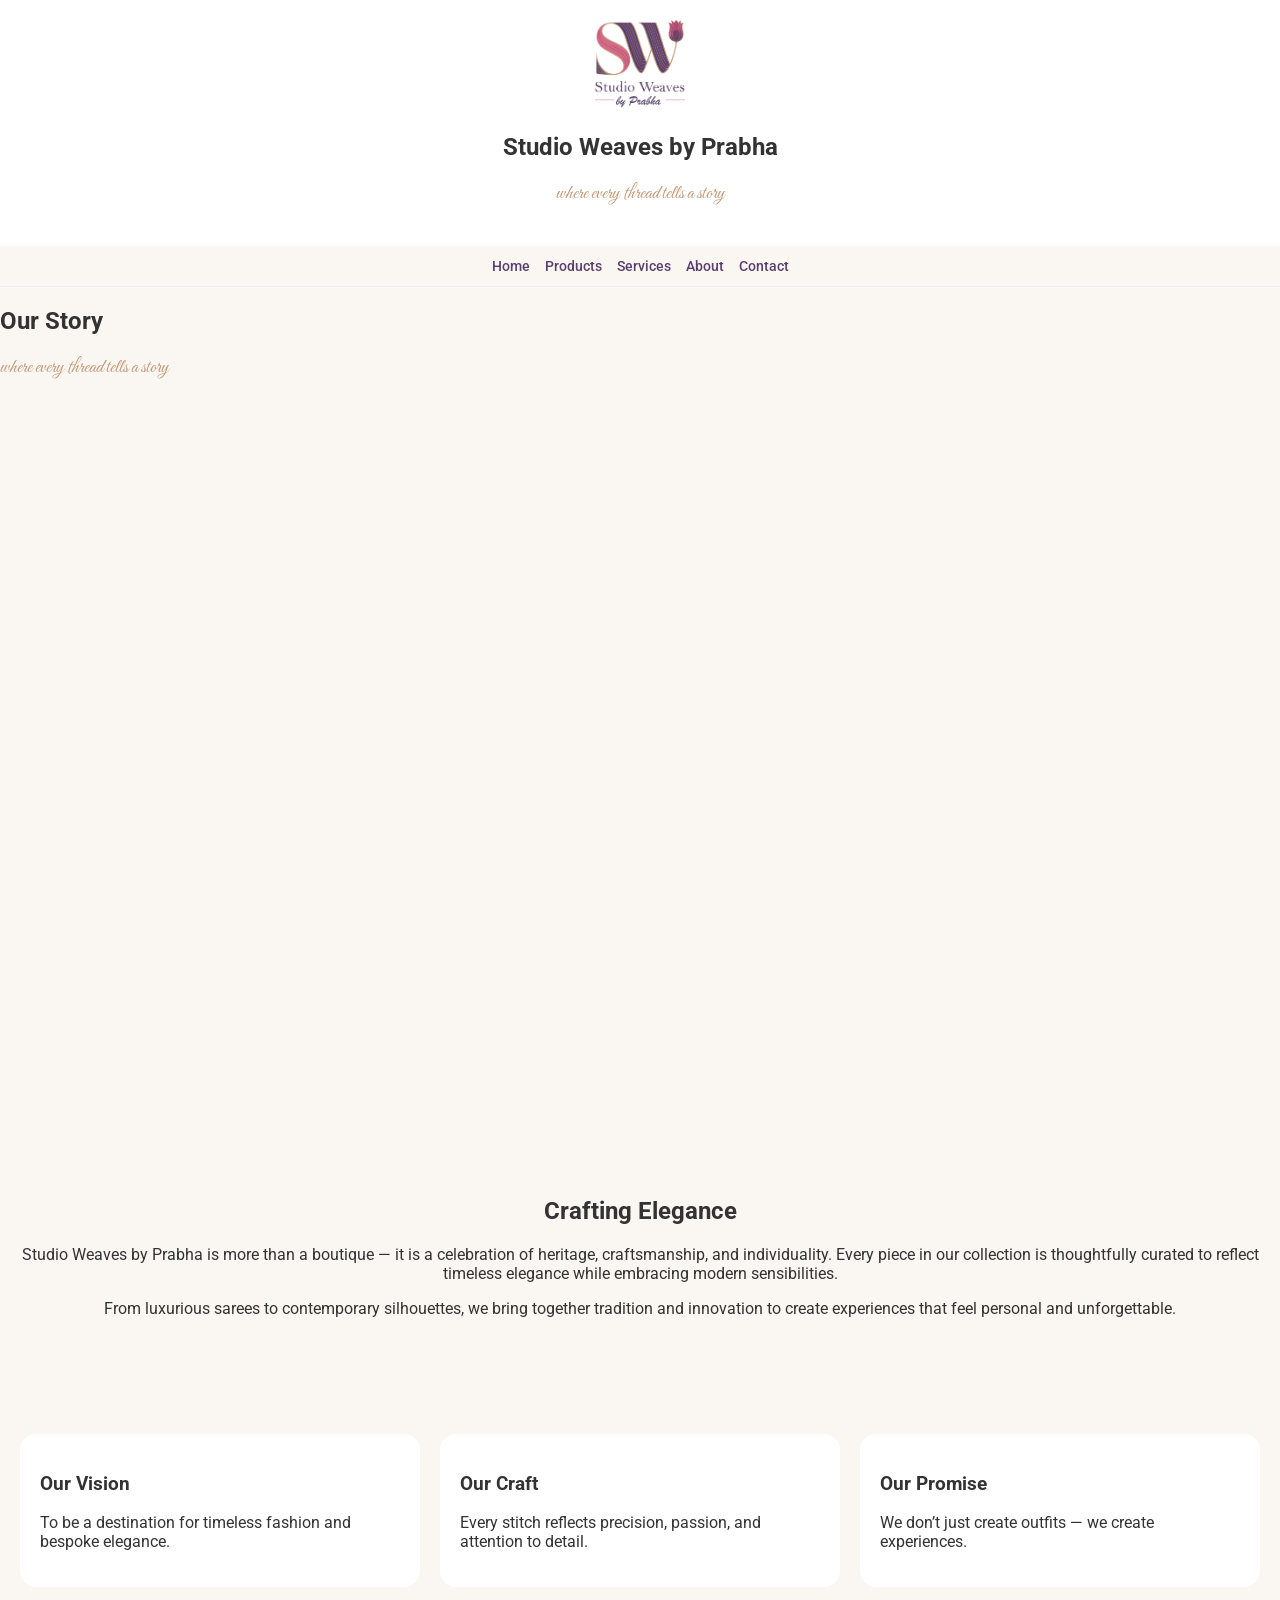
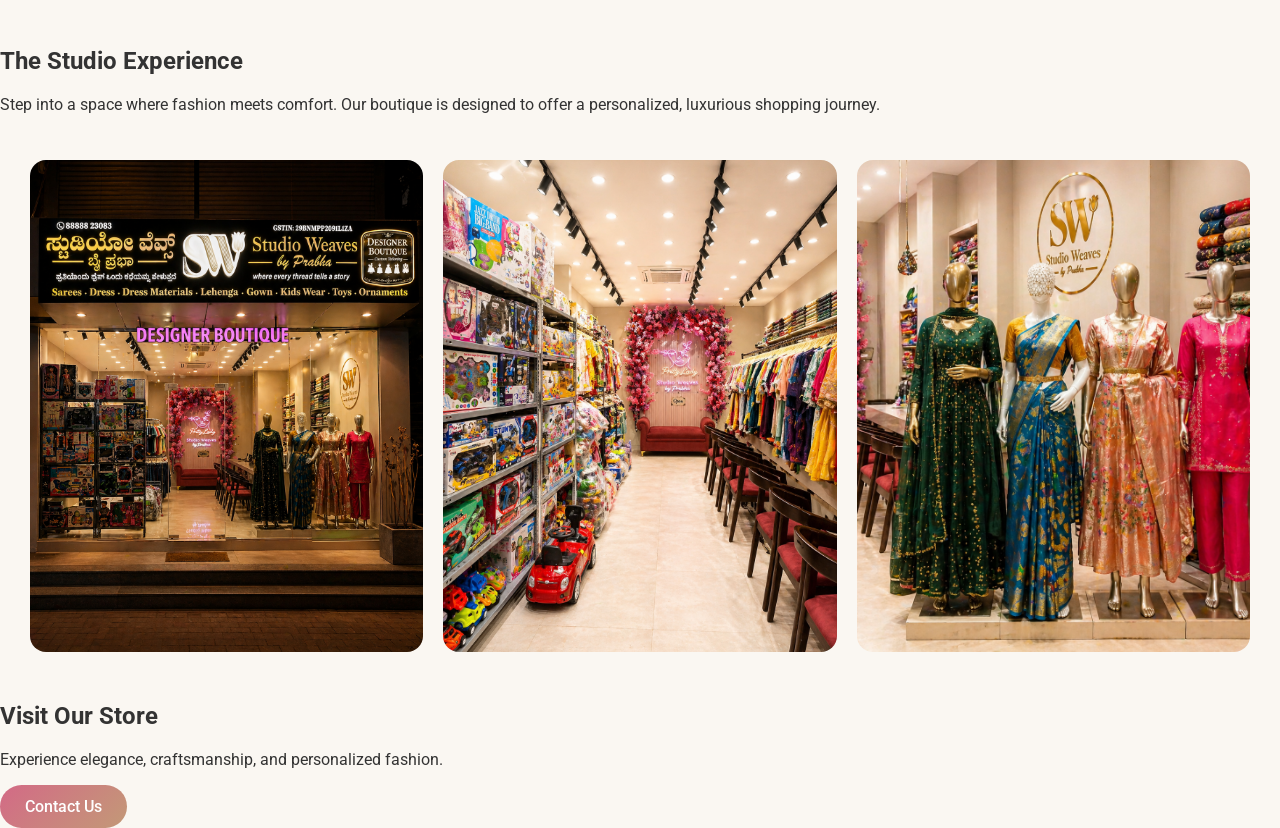
==== about.html @ 8e6f0ef7 "redesigned the website" ====
<!DOCTYPE html>
<html lang="en">
<head>
  <meta charset="UTF-8">
  <meta name="viewport" content="width=device-width, initial-scale=1.0">
  <title>About Us | Studio Weaves by Prabha</title>

  <link rel="stylesheet" href="css/styles.css">
  <link href="https://fonts.googleapis.com/css2?family=Roboto:wght@300;400;500&family=Great+Vibes&display=swap" rel="stylesheet">
</head>

<body>

<!-- HEADER -->
<header class="header">
  <img src="images/logo.png" class="logo">
  <h2>Studio Weaves by Prabha</h2>
  <p class="tagline">where every thread tells a story</p>
</header>

<!-- NAV -->
<nav class="nav">
  <a href="index.html">Home</a>
  <a href="products.html">Products</a>
  <a href="services.html">Services</a>
  <a href="about.html">About</a>
  <a href="contact.html">Contact</a>
</nav>

<!-- ================= HERO ================= -->
<section class="about-hero">
  <div class="about-overlay">
    <div class="about-content">
      <h1>Our Story</h1>
      <p class="tagline">where every thread tells a story</p>
    </div>
  </div>
</section>

<!-- ================= STORY ================= -->
<section class="about-section">
  <div class="about-text">
    <h2>Crafting Elegance</h2>
    <p>
      Studio Weaves by Prabha is more than a boutique — it is a celebration of heritage, craftsmanship, and individuality.  
      Every piece in our collection is thoughtfully curated to reflect timeless elegance while embracing modern sensibilities.
    </p>
    <p>
      From luxurious sarees to contemporary silhouettes, we bring together tradition and innovation to create experiences that feel personal and unforgettable.
    </p>
  </div>
</section>

<!-- ================= VALUES ================= -->
<section class="about-values">

  <div class="value-card">
    <h3>Our Vision</h3>
    <p>To be a destination for timeless fashion and bespoke elegance.</p>
  </div>

  <div class="value-card">
    <h3>Our Craft</h3>
    <p>Every stitch reflects precision, passion, and attention to detail.</p>
  </div>

  <div class="value-card">
    <h3>Our Promise</h3>
    <p>We don’t just create outfits — we create experiences.</p>
  </div>

</section>

<!-- ================= EXPERIENCE ================= -->
<section class="about-experience">

  <div class="experience-text">
    <h2>The Studio Experience</h2>
    <p>
      Step into a space where fashion meets comfort.  
      Our boutique is designed to offer a personalized, luxurious shopping journey.
    </p>
  </div>

  <div class="about-gallery">

    <div class="about-card">
      <img src="images/about/about.png" alt="Store Front">
    </div>
  
    <div class="about-card">
      <img src="images/about/about1.png" alt="Store Interior">
    </div>
  
    <div class="about-card">
      <img src="images/about/about2.png" alt="Collections">
    </div>
  
  </div>

</section>

<!-- ================= CTA ================= -->
<section class="about-cta">
  <h2>Visit Our Store</h2>
  <p>Experience elegance, craftsmanship, and personalized fashion.</p>
  <a href="contact.html" class="btn">Contact Us</a>
</section>

</body>
</html>
---- css/styles.css ----
/* ================= GLOBAL ================= */

body {
  margin: 0;
  font-family: 'Roboto', sans-serif;
  background: #faf7f2;
  color: #333;
}

/* ================= HEADER ================= */

.header {
  text-align: center;
  padding: 20px;
  background: white;
}

.logo {
  width: 90px;
}

.header h1 {
  font-family: 'Playfair Display', serif;
  color: #5b3e6d;
  margin: 5px 0;
}

.tagline {
  font-family: 'Great Vibes', cursive;
  color: #c39977;
  font-size: 20px;
}

/* ================= NAV ================= */

.nav {
  display: flex;
  justify-content: center;
  flex-wrap: wrap;
  gap: 15px;
  padding: 12px;
  border-bottom: 1px solid #eee;
}

.nav a {
  text-decoration: none;
  color: #5b3e6d;
  font-weight: 500;
  font-size: 14px;
  transition: 0.3s;
}

.nav a:hover {
  color: #d36a86;
}

/* ================= COMMON BUTTON ================= */

.btn {
  display: inline-block;
  padding: 12px 25px;
  border-radius: 25px;
  text-decoration: none;
  font-weight: 500;
  transition: 0.3s;
  background: linear-gradient(135deg, #d36a86, #c39977);
  color: white;
}

.btn:hover {
  transform: scale(1.05);
}

/* ================= CAROUSEL ================= */

.carousel {
  overflow: hidden;
}

.carousel-track {
  display: flex;
  animation: slide 15s infinite;
}

.carousel img {
  width: 100%;
  height: 65vh;
  object-fit: cover;
}

@keyframes slide {
  0% { transform: translateX(0); }
  33% { transform: translateX(-100%); }
  66% { transform: translateX(-200%); }
}

/* ================= PAGE HEADER ================= */

.page-header {
  text-align: center;
  padding: 30px 20px;
  background: #f8f4ef;
}

.page-header h2 {
  font-family: 'Playfair Display', serif;
  font-size: 28px;
  color: #5b3e6d;
}

/* ================= CTA ================= */

.cta-section {
  text-align: center;
  padding: 60px 20px;
}

.cta-section.alt {
  background: #f3ebe7;
}

/* ================= PRODUCTS ================= */

.category {
  margin-bottom: 50px;
}

.category h3 {
  margin: 20px;
  color: #5b3e6d;
}

.products {
  display: grid;
  grid-template-columns: repeat(auto-fill, minmax(220px, 1fr));
  gap: 20px;
  padding: 0 20px;
}

.product-card {
  height: 320px;
  border-radius: 16px;
  overflow: hidden;
  background: white;
  box-shadow: 0 6px 18px rgba(0,0,0,0.08);
  transition: 0.35s;
}

.product-card img {
  width: 100%;
  height: 100%;
  object-fit: cover;
}

.product-card:hover {
  transform: translateY(-8px);
  box-shadow: 0 12px 30px rgba(0,0,0,0.18);
}

.product-overlay {
  position: absolute;
  bottom: 0;
  width: 100%;
  padding: 10px;
  background: linear-gradient(to top, rgba(0,0,0,0.6), transparent);
  color: white;
  opacity: 0;
}

.product-card:hover .product-overlay {
  opacity: 1;
}

.coming-msg {
  text-align: center;
  margin: 20px;
  padding: 12px;
  background: #fff;
  border-radius: 20px;
  color: #d36a86;
  font-style: italic;
}

/* ================= SERVICES ================= */

.services-grid {
  display: grid;
  grid-template-columns: repeat(auto-fill, minmax(220px, 1fr));
  gap: 20px;
  padding: 20px;
}

.service-card {
  background: white;
  border-radius: 16px;
  overflow: hidden;
  text-align: center;
  box-shadow: 0 6px 18px rgba(0,0,0,0.08);
  transition: 0.3s;
}

.service-img {
  height: 180px;
  overflow: hidden;
}

.service-img img {
  width: 100%;
  height: 100%;
  object-fit: cover;
}

.service-card:hover {
  transform: translateY(-6px);
}

.service-card h3 {
  padding: 15px;
  color: #5b3e6d;
}

/* ================= SERVICES GALLERY ================= */

.gallery-grid {
  display: grid;
  grid-template-columns: repeat(auto-fill, minmax(220px, 1fr));
  gap: 20px;
  padding: 20px;
}

.gallery-card {
  height: 300px;
  border-radius: 16px;
  overflow: hidden;
}

.gallery-card img,
.gallery-card video {
  width: 100%;
  height: 100%;
  object-fit: cover;
}

/* ================= CONTACT ================= */

.contact-hero {
  height: 60vh;
  background: url("../images/about/about1.jpg") center/cover no-repeat;
  position: relative;
}

.contact-overlay {
  position: absolute;
  inset: 0;
  background: rgba(0,0,0,0.45);
  display: flex;
  justify-content: center;
  align-items: center;
  flex-direction: column;
  color: white;
}

.contact-container {
  display: grid;
  grid-template-columns: repeat(auto-fit, minmax(220px, 1fr));
  gap: 20px;
  padding: 40px;
}

.contact-card {
  background: white;
  padding: 25px;
  border-radius: 16px;
  text-align: center;
  box-shadow: 0 8px 20px rgba(0,0,0,0.08);
  transition: 0.3s;
}

.contact-card:hover {
  transform: translateY(-8px);
}

.contact-gallery {
  display: grid;
  grid-template-columns: repeat(auto-fit, minmax(250px, 1fr));
  gap: 10px;
  padding: 20px;
}

.contact-gallery img {
  width: 100%;
  height: 220px;
  object-fit: cover;
  border-radius: 12px;
}

/* ================= ABOUT ================= */

.about-hero {
  height: 90vh;
  background: url("../images/about.jpg") center/cover no-repeat;
}

.about-section {
  padding: 60px 20px;
  text-align: center;
}

.about-values {
  display: grid;
  gap: 20px;
  padding: 40px 20px;
}

.value-card {
  background: white;
  padding: 20px;
  border-radius: 16px;
}

.about-gallery {
  display: grid;
  grid-template-columns: repeat(auto-fit, minmax(280px, 1fr));
  gap: 20px;
  padding: 30px;
}

.about-card {
  aspect-ratio: 4/5;
  overflow: hidden;
  border-radius: 16px;
}

.about-card img {
  width: 100%;
  height: 100%;
  object-fit: cover;
}

/* ================= FOOTER ================= */

.footer {
  text-align: center;
  padding: 20px;
  background: #5b3e6d;
  color: white;
}

/* ================= RESPONSIVE ================= */

@media (max-width: 768px) {
  .carousel img {
    height: 50vh;
  }

  .product-card {
    height: 260px;
  }
}

@media (min-width: 768px) {
  .about-values {
    grid-template-columns: repeat(3, 1fr);
  }
}
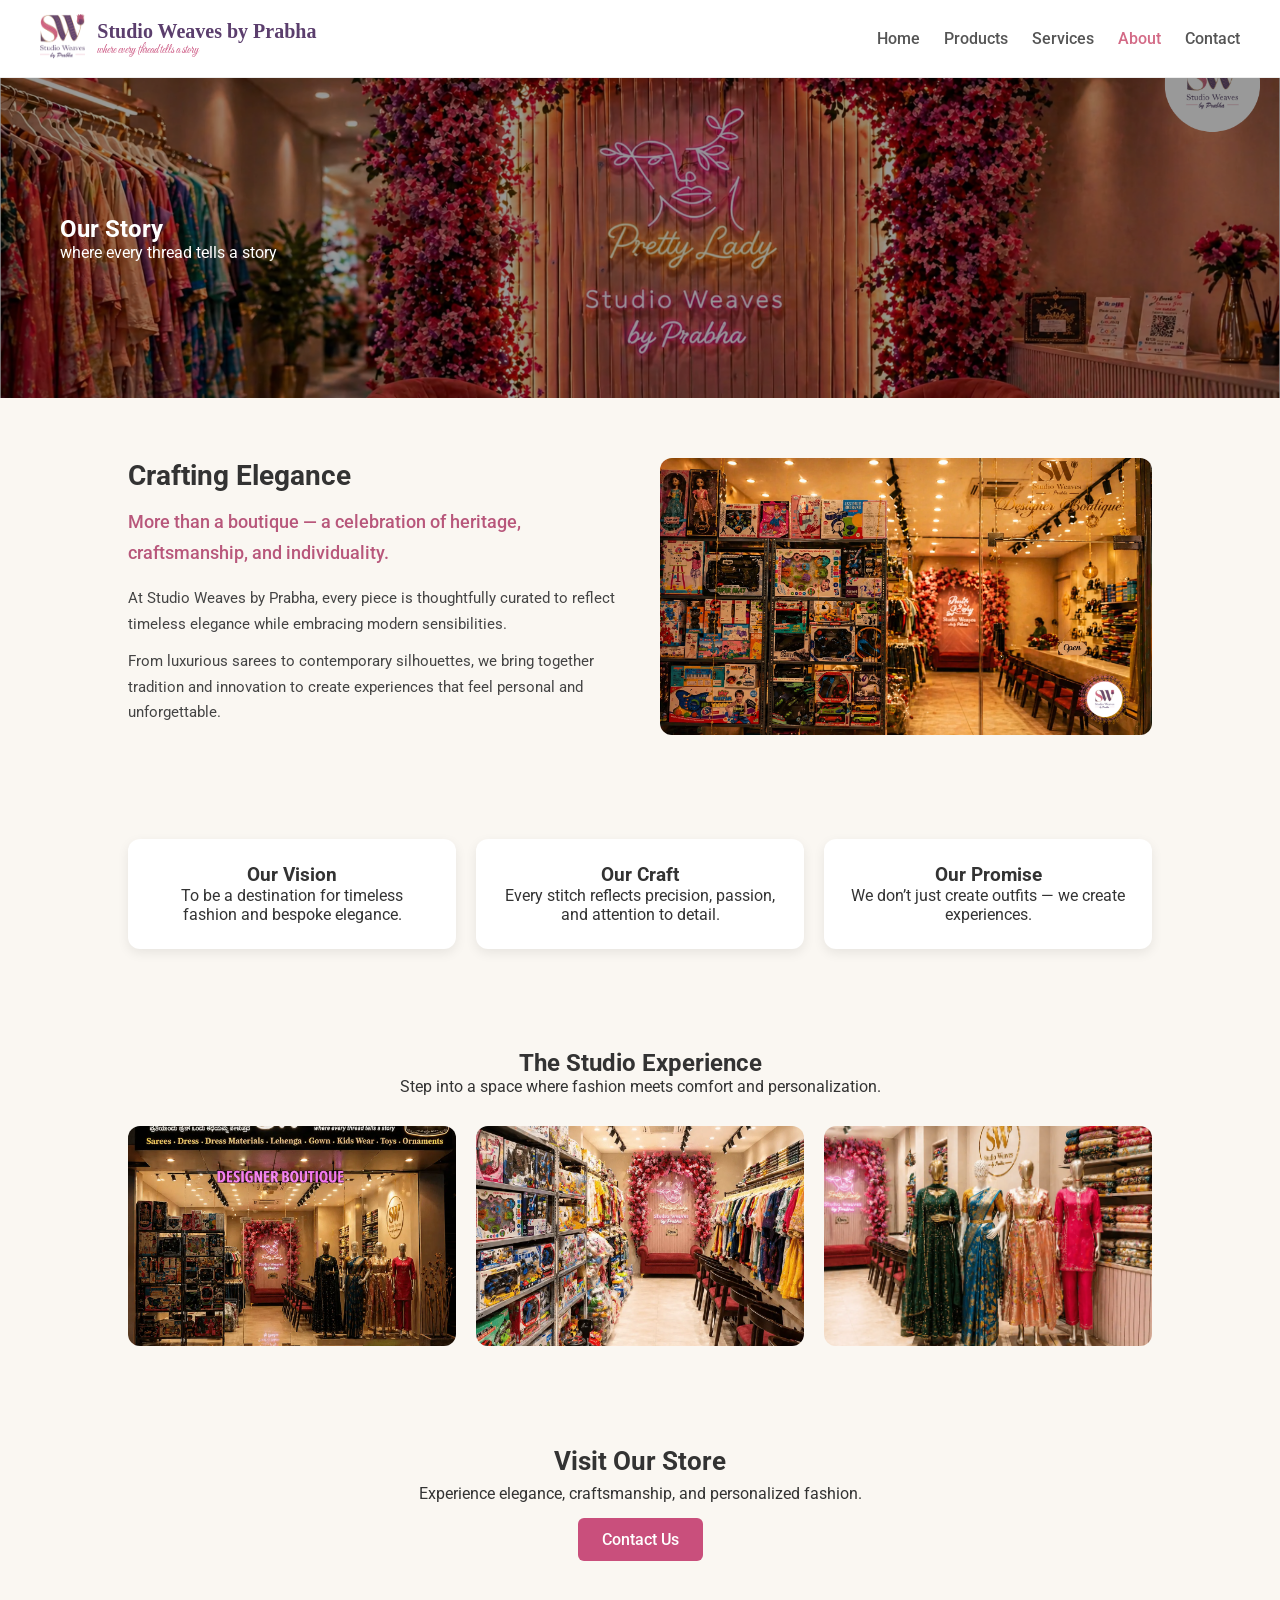
==== commit d62a65c2: "Cleaned UI + optimized assets" ====
--- a/about.html
+++ b/about.html
@@ -12,46 +12,69 @@
 <body>
 
 <!-- HEADER -->
-<header class="header">
-  <img src="images/logo.png" class="logo">
-  <h2>Studio Weaves by Prabha</h2>
-  <p class="tagline">where every thread tells a story</p>
-</header>
+<header class="main-header">
 
-<!-- NAV -->
-<nav class="nav">
-  <a href="index.html">Home</a>
-  <a href="products.html">Products</a>
-  <a href="services.html">Services</a>
-  <a href="about.html">About</a>
-  <a href="contact.html">Contact</a>
-</nav>
+  <div class="header-left">
+    <div class="logo">
+      <img src="images/logo.png">
+    </div>
 
-<!-- ================= HERO ================= -->
-<section class="about-hero">
-  <div class="about-overlay">
-    <div class="about-content">
-      <h1>Our Story</h1>
+    <div class="brand-text">
+      <h1>Studio Weaves by Prabha</h1>
       <p class="tagline">where every thread tells a story</p>
     </div>
   </div>
-</section>
 
-<!-- ================= STORY ================= -->
-<section class="about-section">
-  <div class="about-text">
-    <h2>Crafting Elegance</h2>
-    <p>
-      Studio Weaves by Prabha is more than a boutique — it is a celebration of heritage, craftsmanship, and individuality.  
-      Every piece in our collection is thoughtfully curated to reflect timeless elegance while embracing modern sensibilities.
-    </p>
-    <p>
-      From luxurious sarees to contemporary silhouettes, we bring together tradition and innovation to create experiences that feel personal and unforgettable.
-    </p>
+  <nav>
+    <a href="index.html">Home</a>
+    <a href="products.html" >Products</a>
+    <a href="services.html">Services</a>
+    <a href="about.html" class="active">About</a>
+    <a href="contact.html">Contact</a>
+  </nav>
+
+</header>
+
+<!-- ================= HERO ================= -->
+<!-- HERO -->
+<section class="about-hero">
+  <img src="images/about/about4.png" alt="Studio Weaves">
+  <div class="overlay">
+    <h1>Our Story</h1>
+    <p>where every thread tells a story</p>
   </div>
 </section>
 
-<!-- ================= VALUES ================= -->
+<!-- STORY -->
+<section class="about-section">
+  <div class="about-grid">
+
+    <div class="about-text">
+  <h2>Crafting Elegance</h2>
+
+  <p class="lead">
+    More than a boutique — a celebration of heritage, craftsmanship, and individuality.
+  </p>
+
+  <p>
+    At Studio Weaves by Prabha, every piece is thoughtfully curated to reflect
+    timeless elegance while embracing modern sensibilities.
+  </p>
+
+  <p>
+    From luxurious sarees to contemporary silhouettes, we bring together
+    tradition and innovation to create experiences that feel personal and unforgettable.
+  </p>
+</div>
+
+    <div class="about-image">
+      <img src="images/about/about3.png">
+    </div>
+
+  </div>
+</section>
+
+<!-- VALUES -->
 <section class="about-values">
 
   <div class="value-card">
@@ -71,41 +94,26 @@
 
 </section>
 
-<!-- ================= EXPERIENCE ================= -->
-<section class="about-experience">
+<!-- STUDIO EXPERIENCE -->
+<section class="about-gallery">
+  <h2>The Studio Experience</h2>
+  <p>Step into a space where fashion meets comfort and personalization.</p>
 
-  <div class="experience-text">
-    <h2>The Studio Experience</h2>
-    <p>
-      Step into a space where fashion meets comfort.  
-      Our boutique is designed to offer a personalized, luxurious shopping journey.
-    </p>
+  <div class="gallery-grid">
+    <img src="images/about/about.webp">
+    <img src="images/about/about1.webp">
+    <img src="images/about/about2.webp">
   </div>
-
-  <div class="about-gallery">
-
-    <div class="about-card">
-      <img src="images/about/about.png" alt="Store Front">
-    </div>
-  
-    <div class="about-card">
-      <img src="images/about/about1.png" alt="Store Interior">
-    </div>
-  
-    <div class="about-card">
-      <img src="images/about/about2.png" alt="Collections">
-    </div>
-  
-  </div>
-
 </section>
 
-<!-- ================= CTA ================= -->
-<section class="about-cta">
+<!-- CTA -->
+<section class="cta-section">
   <h2>Visit Our Store</h2>
   <p>Experience elegance, craftsmanship, and personalized fashion.</p>
-  <a href="contact.html" class="btn">Contact Us</a>
+  <a href="contact.html" class="btn primary">Contact Us</a>
 </section>
+
+
 
 </body>
 </html>
--- a/css/styles.css
+++ b/css/styles.css
@@ -1,251 +1,454 @@
-/* ================= GLOBAL ================= */
+/* ================= RESET ================= */
+* {
+  margin: 0;
+  padding: 0;
+  box-sizing: border-box;
+}
 
 body {
-  margin: 0;
   font-family: 'Roboto', sans-serif;
   background: #faf7f2;
   color: #333;
-}
-
-/* ================= HEADER ================= */
-
-.header {
-  text-align: center;
-  padding: 20px;
-  background: white;
-}
-
-.logo {
-  width: 90px;
-}
-
-.header h1 {
+  margin: 0;
+  overflow-x: hidden;   /* ✅ allow vertical scroll */
+}
+/* ================= HEADER (UNIFIED) ================= */
+.main-header {
+  position: sticky;
+  top: 0;
+  z-index: 1000;
+  display: flex;
+  justify-content: space-between;
+  align-items: center;
+  padding: 14px 40px;
+  background: #fff;
+  border-bottom: 1px solid #eee;
+}
+
+/* LEFT SIDE */
+.header-left {
+  display: flex;
+  align-items: center;
+  gap: 12px;
+}
+
+/* LOGO */
+.logo img {
+  height: 45px;
+  width: auto;
+}
+
+/* BRAND TEXT */
+.brand-text {
+  display: flex;
+  flex-direction: column;
+}
+
+.brand-text h1 {
+  font-family: 'Playfair Display', serif;
+  font-size: 20px;
+  color: #5b3e6d;
+}
+
+.tagline {
+  font-size: 12px;
+  color: #c94f7c;
+  font-family: 'Great Vibes', cursive;
+}
+
+/* NAV */
+nav {
+  display: flex;
+  gap: 24px;
+}
+
+nav a {
+  text-decoration: none;
+  color: #555;
+  font-weight: 500;
+  transition: 0.3s;
+}
+
+nav a:hover,
+nav a.active {
+  color: #d36a86;
+}
+
+/* ================= PAGE TITLE ================= */
+.page-title {
+  padding: 30px 40px;
+}
+
+.page-title h1 {
+  font-family: 'Playfair Display', serif;
+  font-size: 28px;
+}
+
+/* ================= CATEGORY TABS ================= */
+.category-tabs {
+  display: flex;
+  gap: 10px;
+  padding: 15px 40px;
+  overflow-x: auto;
+  background: #fff;
+  border-bottom: 1px solid #eee;
+}
+
+.category-tabs::-webkit-scrollbar {
+  display: none;
+}
+
+.tab {
+  padding: 8px 16px;
+  border: none;
+  background: #eee;
+  border-radius: 20px;
+  cursor: pointer;
+  font-size: 13px;
+  transition: 0.3s;
+}
+
+.tab.active {
+  background: #d36a86;
+  color: #fff;
+}
+
+/* ================= CATEGORY ================= */
+.category {
+  display: none;
+  padding: 30px 40px;
+}
+
+.category.active {
+  display: block;
+}
+
+/* ================= SECTION HEADER ================= */
+.section-header {
+  margin-bottom: 20px;
+}
+
+.section-header h2 {
   font-family: 'Playfair Display', serif;
   color: #5b3e6d;
-  margin: 5px 0;
-}
-
-.tagline {
-  font-family: 'Great Vibes', cursive;
-  color: #c39977;
-  font-size: 20px;
-}
-
-/* ================= NAV ================= */
-
-.nav {
-  display: flex;
-  justify-content: center;
-  flex-wrap: wrap;
-  gap: 15px;
-  padding: 12px;
-  border-bottom: 1px solid #eee;
-}
-
-.nav a {
-  text-decoration: none;
-  color: #5b3e6d;
-  font-weight: 500;
-  font-size: 14px;
+}
+
+/* ================= PRODUCTS GRID ================= */
+.products {
+  display: grid;
+  grid-template-columns: repeat(5, minmax(220px, 1fr));
+  gap: 20px;
+}
+
+/* ================= PRODUCT CARD ================= */
+.product-card {
+  background: #fff;
+  border-radius: 14px;
+  padding: 10px;
   transition: 0.3s;
-}
-
-.nav a:hover {
-  color: #d36a86;
-}
-
-/* ================= COMMON BUTTON ================= */
-
-.btn {
-  display: inline-block;
-  padding: 12px 25px;
-  border-radius: 25px;
-  text-decoration: none;
-  font-weight: 500;
-  transition: 0.3s;
-  background: linear-gradient(135deg, #d36a86, #c39977);
-  color: white;
-}
-
-.btn:hover {
-  transform: scale(1.05);
+  box-shadow: 0 4px 12px rgba(0,0,0,0.05);
+}
+
+.product-card:hover {
+  transform: translateY(-6px);
+  box-shadow: 0 10px 25px rgba(0,0,0,0.08);
+}
+
+/* IMAGE FIX (NO CROPPING) */
+.product-card img {
+  width: 100%;
+  height: auto;
+  object-fit: contain;
+  border-radius: 10px;
+}
+
+/* ================= COMING SOON ================= */
+.coming-msg {
+  color: #888;
+  margin-top: 10px;
 }
 
 /* ================= CAROUSEL ================= */
+/* ================= CAROUSEL ================= */
 
 .carousel {
+  width: 100%;
   overflow: hidden;
+  position: relative;
 }
 
 .carousel-track {
   display: flex;
-  animation: slide 15s infinite;
+  transition: transform 0.6s ease-in-out;
 }
 
 .carousel img {
   width: 100%;
-  height: 65vh;
+  height: clamp(320px, 55vh, 500px);
   object-fit: cover;
-}
-
-@keyframes slide {
-  0% { transform: translateX(0); }
-  33% { transform: translateX(-100%); }
-  66% { transform: translateX(-200%); }
-}
-
-/* ================= PAGE HEADER ================= */
-
-.page-header {
-  text-align: center;
-  padding: 30px 20px;
-  background: #f8f4ef;
-}
-
-.page-header h2 {
-  font-family: 'Playfair Display', serif;
-  font-size: 28px;
-  color: #5b3e6d;
+  object-position: top;   /* 🔥 KEY FIX */
+}
+.carousel:hover .carousel-track {
+  transition: none;
 }
 
 /* ================= CTA ================= */
-
 .cta-section {
   text-align: center;
-  padding: 60px 20px;
+  padding: 40px 20px;   /* reduced from 60px */
+}
+
+.cta-section h2 {
+  font-size: 26px;
+  margin-bottom: 8px;
+}
+
+.cta-section p {
+  margin-bottom: 15px;
 }
 
 .cta-section.alt {
-  background: #f3ebe7;
-}
-
-/* ================= PRODUCTS ================= */
-
-.category {
-  margin-bottom: 50px;
-}
-
-.category h3 {
-  margin: 20px;
-  color: #5b3e6d;
-}
-
-.products {
+  background: #fff;
+}
+
+/* ================= BUTTONS ================= */
+.btn {
+  padding: 12px 24px;
+  border-radius: 6px;
+  text-decoration: none;
+  display: inline-block;
+  font-weight: 500;
+}
+
+.primary {
+  background: #c94f7c;
+  color: white;
+}
+
+.secondary {
+  background: #5a3d6b;
+  color: white;
+}
+
+/* ================= SERVICES ================= */
+.services-section {
+  padding: 40px 5%;
+}
+
+.services-section h2 {
+  font-size: 28px;
+  margin-bottom: 20px;
+}
+
+/* SAME GRID AS PRODUCTS */
+.services-grid {
   display: grid;
   grid-template-columns: repeat(auto-fill, minmax(220px, 1fr));
   gap: 20px;
-  padding: 0 20px;
-}
-
-.product-card {
+}
+
+/* SAME CARD STYLE */
+.service-card {
+  background: #fff;
+  border-radius: 14px;
+  overflow: hidden;
+  text-align: center;
+  transition: all 0.3s ease;
+  cursor: pointer;
+}
+
+/* SAME IMAGE RULE */
+.service-card img {
+  width: 100%;
+  aspect-ratio: 1 / 1;   /* 🔥 SAME AS PRODUCTS */
+  object-fit: cover;
+}
+
+/* TITLE */
+.service-card h3 {
+  padding: 12px;
+  font-size: 16px;
+}
+
+/* HOVER EFFECT */
+.service-card:hover {
+  transform: translateY(-6px);
+  box-shadow: 0 8px 20px rgba(0,0,0,0.1);
+}
+.service-card img {
+  transition: transform 0.4s ease;
+}
+
+.service-card:hover img {
+  transform: scale(1.08);
+}/* SECTION */
+.service-gallery {
+  padding: 50px 5%;
+}
+
+.service-gallery h2 {
+  font-size: 26px;
+  margin: 30px 0 15px;
+}
+
+/* GRID (same as products) */
+.gallery-grid {
+  display: grid;
+  grid-template-columns: repeat(4, 1fr); /* ✅ 2 per row */
+  gap: 20px;
+}
+
+/* CARD */
+.gallery-card {
+  border-radius: 14px;
+  overflow: hidden;
+  background: #fff;
+  transition: all 0.3s ease;
+  cursor: pointer;
+}
+
+/* 🔥 MEDIA (image + video unified) */
+.gallery-media {
+  width: 100%;
+  aspect-ratio: 4 / 5;   /* ⭐ BEST FOR WORK */
+  object-fit: cover;
+  display: block;
+}
+
+/* HOVER */
+.gallery-card:hover {
+  transform: translateY(-6px);
+  box-shadow: 0 10px 25px rgba(0,0,0,0.12);
+}
+
+.gallery-card:hover .gallery-media {
+  transform: scale(1.05);
+}
+.gallery-card video {
+  width: 100%;
+  height: 220px;              /* ✅ controls height */
+  object-fit: cover;          /* ✅ prevents stretching */
+  border-radius: 12px;
+}
+/* ================= ABOUT ================= */
+/* HERO */
+.about-hero {
+  position: relative;
   height: 320px;
-  border-radius: 16px;
   overflow: hidden;
-  background: white;
-  box-shadow: 0 6px 18px rgba(0,0,0,0.08);
-  transition: 0.35s;
-}
-
-.product-card img {
+}
+
+.about-hero img {
   width: 100%;
   height: 100%;
   object-fit: cover;
 }
 
-.product-card:hover {
-  transform: translateY(-8px);
-  box-shadow: 0 12px 30px rgba(0,0,0,0.18);
-}
-
-.product-overlay {
+.about-hero .overlay {
   position: absolute;
-  bottom: 0;
-  width: 100%;
-  padding: 10px;
-  background: linear-gradient(to top, rgba(0,0,0,0.6), transparent);
-  color: white;
-  opacity: 0;
-}
-
-.product-card:hover .product-overlay {
-  opacity: 1;
-}
-
-.coming-msg {
+  inset: 0;
+  background: rgba(0,0,0,0.4);
+  color: #fff;
+  display: flex;
+  flex-direction: column;
+  justify-content: center;
+  padding-left: 60px;
+}
+
+/* STORY */
+.about-section {
+  padding: 60px 10%;
+}
+
+.about-grid {
+  display: grid;
+  grid-template-columns: 1fr 1fr;
+  gap: 40px;
+  align-items: center;
+}
+
+.about-image img {
+  width: 100%;
+  border-radius: 12px;
+}
+
+/* VALUES */
+.about-values {
+  display: grid;
+  grid-template-columns: repeat(3, 1fr);
+  gap: 20px;
+  padding: 40px 10%;
+}
+
+.value-card {
+  background: #fff;
+  padding: 25px;
+  border-radius: 12px;
   text-align: center;
-  margin: 20px;
-  padding: 12px;
-  background: #fff;
-  border-radius: 20px;
-  color: #d36a86;
-  font-style: italic;
-}
-
-/* ================= SERVICES ================= */
-
-.services-grid {
-  display: grid;
-  grid-template-columns: repeat(auto-fill, minmax(220px, 1fr));
+  box-shadow: 0 4px 12px rgba(0,0,0,0.08);
+}
+.about-text {
+  max-width: 520px;   /* ❗ controls line length */
+}
+
+.about-text h2 {
+  font-size: 28px;
+  margin-bottom: 15px;
+}
+
+.about-text .lead {
+  font-size: 18px;
+  font-weight: 500;
+  color: #b8577b;   /* your brand pink */
+  margin-bottom: 18px;
+}
+
+.about-text p {
+  font-size: 15px;
+  line-height: 1.7;
+  color: #444;
+  margin-bottom: 12px;
+}
+/* GALLERY */
+.about-gallery {
+  padding: 60px 10%;
+  text-align: center;
+}
+
+.about-gallery .gallery-grid {
+  margin-top: 30px;
+  display: grid;
+  grid-template-columns: repeat(3, 1fr);
   gap: 20px;
-  padding: 20px;
-}
-
-.service-card {
-  background: white;
-  border-radius: 16px;
-  overflow: hidden;
-  text-align: center;
-  box-shadow: 0 6px 18px rgba(0,0,0,0.08);
-  transition: 0.3s;
-}
-
-.service-img {
-  height: 180px;
-  overflow: hidden;
-}
-
-.service-img img {
-  width: 100%;
-  height: 100%;
+}
+
+.about-gallery img {
+  width: 100%;
+  height: 220px;
   object-fit: cover;
-}
-
-.service-card:hover {
-  transform: translateY(-6px);
-}
-
-.service-card h3 {
-  padding: 15px;
-  color: #5b3e6d;
-}
-
-/* ================= SERVICES GALLERY ================= */
-
-.gallery-grid {
-  display: grid;
-  grid-template-columns: repeat(auto-fill, minmax(220px, 1fr));
-  gap: 20px;
-  padding: 20px;
-}
-
-.gallery-card {
-  height: 300px;
-  border-radius: 16px;
-  overflow: hidden;
-}
-
-.gallery-card img,
-.gallery-card video {
-  width: 100%;
-  height: 100%;
-  object-fit: cover;
+  border-radius: 12px;
+}
+
+/* MOBILE */
+@media (max-width: 768px) {
+  .about-grid {
+    grid-template-columns: 1fr;
+  }
+
+  .about-values {
+    grid-template-columns: 1fr;
+  }
+
+  .about-gallery .gallery-grid {
+    grid-template-columns: 1fr;
+  }
 }
 
 /* ================= CONTACT ================= */
-
+/* ================= CONTACT HERO ================= */
 .contact-hero {
-  height: 60vh;
-  background: url("../images/about/about1.jpg") center/cover no-repeat;
+  height: 280px;
+  background: url('../images/banner/banner1.png') center/cover no-repeat;
   position: relative;
 }
 
@@ -254,37 +457,92 @@
   inset: 0;
   background: rgba(0,0,0,0.45);
   display: flex;
+  flex-direction: column;
   justify-content: center;
   align-items: center;
-  flex-direction: column;
-  color: white;
-}
-
+  color: #fff;
+  text-align: center;
+}
+
+.contact-overlay h2 {
+  font-size: 32px;
+  font-family: 'Playfair Display', serif;
+}
+
+.contact-overlay p {
+  margin-top: 10px;
+  font-size: 16px;
+}
+
+/* ================= CONTACT CARDS ================= */
 .contact-container {
   display: grid;
   grid-template-columns: repeat(auto-fit, minmax(220px, 1fr));
   gap: 20px;
-  padding: 40px;
+  padding: 50px 5%;
 }
 
 .contact-card {
-  background: white;
+  background: #fff;
   padding: 25px;
-  border-radius: 16px;
+  border-radius: 14px;
   text-align: center;
-  box-shadow: 0 8px 20px rgba(0,0,0,0.08);
   transition: 0.3s;
+  box-shadow: 0 4px 12px rgba(0,0,0,0.06);
+}
+
+.contact-card h3 {
+  margin-bottom: 10px;
+  font-size: 18px;
+}
+
+.contact-card p {
+  font-size: 14px;
+  color: #555;
+  margin-bottom: 15px;
 }
 
 .contact-card:hover {
-  transform: translateY(-8px);
-}
-
+  transform: translateY(-6px);
+  box-shadow: 0 10px 25px rgba(0,0,0,0.1);
+}
+.contact-card .btn {
+  background: #c94f7c;
+  color: #fff;
+}
+/* ================= STORE SECTION ================= */
+.store-section {
+  padding: 60px 5%;
+}
+
+.store-container {
+  display: grid;
+  grid-template-columns: 1fr 1fr;
+  gap: 40px;
+  align-items: center;
+}
+
+.store-text h2 {
+  font-size: 28px;
+  margin-bottom: 15px;
+}
+
+.store-text p {
+  line-height: 1.7;
+  color: #444;
+}
+
+.store-image img {
+  width: 100%;
+  border-radius: 14px;
+}
+
+/* ================= GALLERY ================= */
 .contact-gallery {
   display: grid;
-  grid-template-columns: repeat(auto-fit, minmax(250px, 1fr));
-  gap: 10px;
-  padding: 20px;
+  grid-template-columns: repeat(3, 1fr);
+  gap: 15px;
+  padding: 40px 5%;
 }
 
 .contact-gallery img {
@@ -294,72 +552,84 @@
   border-radius: 12px;
 }
 
-/* ================= ABOUT ================= */
-
-.about-hero {
-  height: 90vh;
-  background: url("../images/about.jpg") center/cover no-repeat;
-}
-
-.about-section {
-  padding: 60px 20px;
+/* ================= MAP ================= */
+.map-section {
+  padding: 0 5% 40px;
+}
+
+.map-section iframe {
+  border-radius: 12px;
+}
+
+/* ================= RESPONSIVE ================= */
+@media (max-width: 768px) {
+
+  .store-container {
+    grid-template-columns: 1fr;
+  }
+
+  .contact-gallery {
+    grid-template-columns: 1fr;
+  }
+
+  .contact-overlay h2 {
+    font-size: 24px;
+  }
+}
+/* ================= FOOTER ================= */
+footer {
   text-align: center;
-}
-
-.about-values {
-  display: grid;
-  gap: 20px;
-  padding: 40px 20px;
-}
-
-.value-card {
-  background: white;
-  padding: 20px;
-  border-radius: 16px;
-}
-
-.about-gallery {
-  display: grid;
-  grid-template-columns: repeat(auto-fit, minmax(280px, 1fr));
-  gap: 20px;
-  padding: 30px;
-}
-
-.about-card {
-  aspect-ratio: 4/5;
-  overflow: hidden;
-  border-radius: 16px;
-}
-
-.about-card img {
-  width: 100%;
-  height: 100%;
-  object-fit: cover;
-}
-
-/* ================= FOOTER ================= */
-
-.footer {
-  text-align: center;
-  padding: 20px;
+  padding: 15px;
   background: #5b3e6d;
   color: white;
+  margin-top: 40px;
+}
+
+/* ================= MODAL ================= */
+.modal {
+  display: none;
+  position: fixed;
+  z-index: 999;
+  top: 0;
+  left: 0;
+  width: 100%;
+  height: 100%;
+  background: rgba(0,0,0,0.8);
+}
+
+.modal-content {
+  display: block;
+  margin: 80px auto;
+  max-width: 80%;
+}
+
+.close {
+  position: absolute;
+  top: 20px;
+  right: 40px;
+  color: white;
+  font-size: 30px;
+  cursor: pointer;
 }
 
 /* ================= RESPONSIVE ================= */
-
 @media (max-width: 768px) {
-  .carousel img {
-    height: 50vh;
-  }
-
-  .product-card {
-    height: 260px;
-  }
-}
-
-@media (min-width: 768px) {
-  .about-values {
-    grid-template-columns: repeat(3, 1fr);
+
+  .main-header {
+    flex-direction: column;
+    gap: 10px;
+  }
+
+  nav {
+    flex-wrap: wrap;
+    justify-content: center;
+  }
+
+  .product-card img {
+    height: auto;
+  }
+
+  .carousel-track img {
+    height: 250px;
   }
 }
